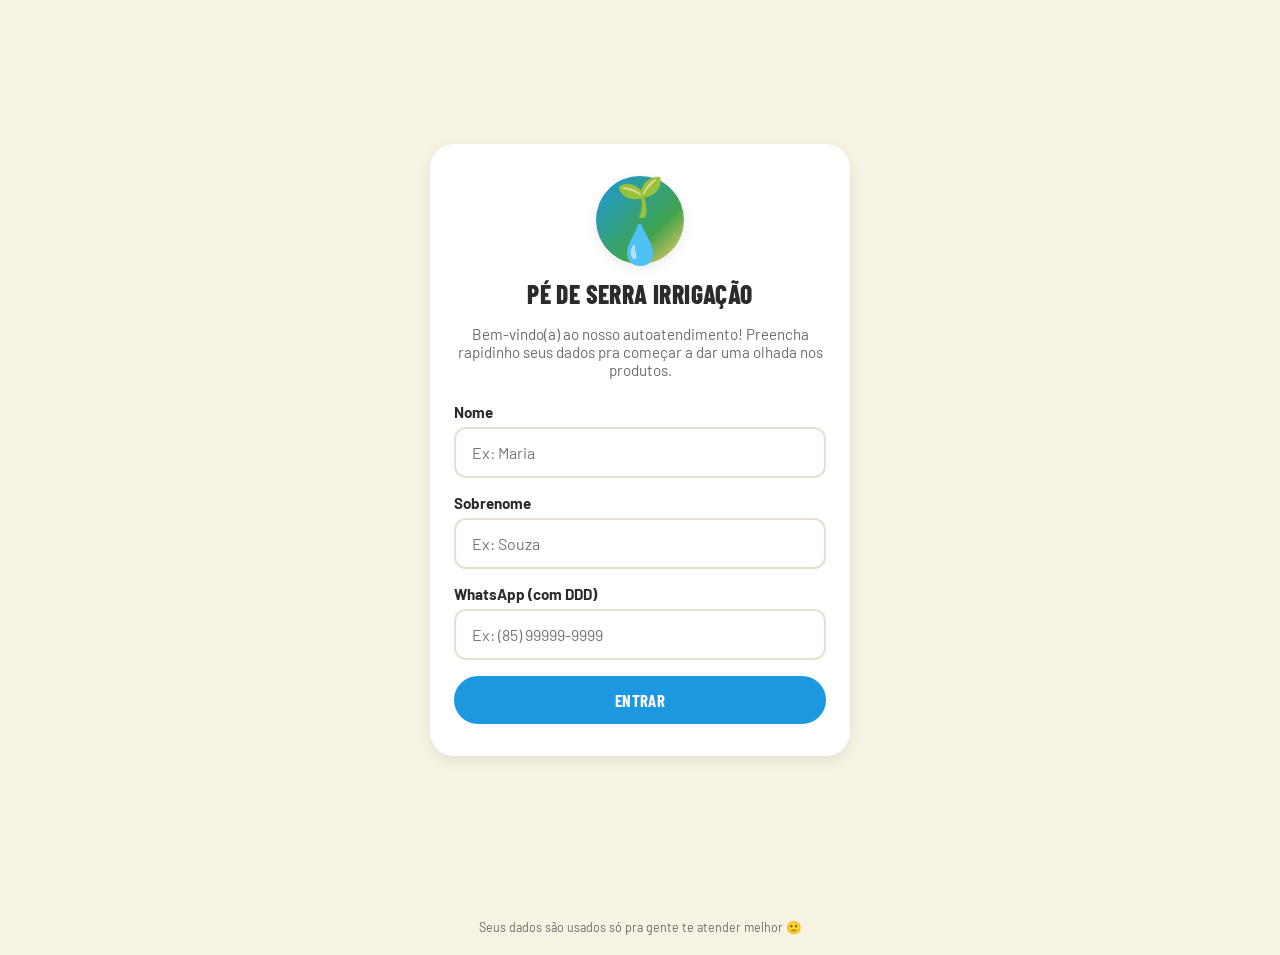
==== index.html @ 9f9a2df0 "Initial commit" ====
<!DOCTYPE html>
<html lang="pt-BR">
<head>
<meta charset="UTF-8">
<meta name="viewport" content="width=device-width, initial-scale=1.0">
<title>Pé de Serra Irrigação - Autoatendimento</title>
<link rel="stylesheet" href="css/style.css">
</head>
<body>

<div class="tela-boas-vindas">
  <div class="caixa-cadastro">
    <div class="icone-topo">🌱💧</div>
    <h1>Pé de Serra Irrigação</h1>
    <p class="legenda">Bem-vindo(a) ao nosso autoatendimento! Preencha rapidinho seus dados pra começar a dar uma olhada nos produtos.</p>

    <form id="form-cadastro" novalidate>
      <div class="campo">
        <label for="nome">Nome</label>
        <input type="text" id="nome" name="nome" placeholder="Ex: Maria" autocomplete="given-name">
        <span class="erro-texto">Digite seu nome</span>
      </div>

      <div class="campo">
        <label for="sobrenome">Sobrenome</label>
        <input type="text" id="sobrenome" name="sobrenome" placeholder="Ex: Souza" autocomplete="family-name">
        <span class="erro-texto">Digite seu sobrenome</span>
      </div>

      <div class="campo">
        <label for="whatsapp">WhatsApp (com DDD)</label>
        <input type="tel" id="whatsapp" name="whatsapp" placeholder="Ex: (85) 99999-9999" inputmode="numeric" autocomplete="tel">
        <span class="erro-texto">Digite um WhatsApp válido, com DDD</span>
      </div>

      <button type="submit" class="botao botao-primario botao-bloco">Entrar</button>
    </form>
  </div>
</div>

<div class="rodape">Seus dados são usados só pra gente te atender melhor 🙂</div>

<script src="js/cadastro.js"></script>
</body>
</html>
---- css/style.css ----
/* ===========================================================
   Pé de Serra Irrigação - Autoatendimento
   Cores e fonte da marca
   =========================================================== */

@import url('https://fonts.googleapis.com/css2?family=Barlow:wght@400;500;600;700;800&family=Barlow+Condensed:wght@600;700;800&display=swap');

:root {
  /* Água / irrigação */
  --cor-primaria: #1B98E0;
  --cor-primaria-escura: #157bb8;
  /* Elétrica / ferragens */
  --cor-secundaria: #FFD166;
  --cor-secundaria-escura: #e6b849;
  /* Jardinagem */
  --cor-verde: #3FA34D;
  --cor-verde-escura: #2F7D3B;
  --cor-verde-clara: #eaf5ec;
  --cor-ambar-clara: #fff3d9;
  --cor-azul-clara: #e7f4fc;

  --cor-fundo: #F7F3E3;
  --cor-texto: #2b2b2b;
  --cor-texto-claro: #6b6b6b;
  --cor-branco: #ffffff;
  --cor-erro: #d64545;
  --cor-sucesso: #2F7D3B;
  --sombra: 0 4px 14px rgba(0, 0, 0, 0.08);
  --raio: 16px;
}

* {
  box-sizing: border-box;
}

html, body {
  margin: 0;
  padding: 0;
}

body {
  font-family: 'Barlow', system-ui, -apple-system, sans-serif;
  background-color: var(--cor-fundo);
  color: var(--cor-texto);
  min-height: 100vh;
  display: flex;
  flex-direction: column;
}

h1, h2, h3 {
  font-weight: 800;
  letter-spacing: 0.2px;
}

a {
  color: inherit;
  text-decoration: none;
}

img {
  max-width: 100%;
}

.container {
  width: 100%;
  max-width: 720px;
  margin: 0 auto;
  padding: 20px;
  flex: 1;
}

/* ---------- Cabeçalho ---------- */
.topo {
  background: linear-gradient(120deg, var(--cor-primaria) 0%, var(--cor-verde) 100%);
  color: var(--cor-branco);
  padding: 18px 20px;
  display: flex;
  align-items: center;
  gap: 12px;
  box-shadow: var(--sombra);
  position: sticky;
  top: 0;
  z-index: 50;
}

.topo .voltar {
  font-size: 1.4rem;
  line-height: 1;
  padding: 4px 8px;
  border-radius: 8px;
}

.topo .voltar:active {
  background: rgba(255, 255, 255, 0.2);
}

.topo h1 {
  font-family: 'Barlow Condensed', 'Barlow', sans-serif;
  font-size: 1.3rem;
  margin: 0;
  font-weight: 800;
  letter-spacing: 0.4px;
  text-transform: uppercase;
  flex: 1;
}

.topo .subtitulo {
  font-size: 0.75rem;
  opacity: 0.9;
  display: block;
  font-weight: 400;
}

.logo-emoji {
  font-size: 1.6rem;
}

/* ---------- Botões ---------- */
.botao {
  display: inline-flex;
  align-items: center;
  justify-content: center;
  gap: 8px;
  font-family: 'Barlow Condensed', 'Barlow', sans-serif;
  font-size: 1.05rem;
  font-weight: 700;
  letter-spacing: 0.3px;
  text-transform: uppercase;
  padding: 14px 20px;
  border-radius: 999px;
  border: none;
  cursor: pointer;
  text-align: center;
  transition: transform 0.08s ease, opacity 0.15s ease;
}

.botao:active {
  transform: scale(0.97);
}

.botao-primario {
  background-color: var(--cor-primaria);
  color: var(--cor-branco);
}

.botao-primario:hover {
  background-color: var(--cor-primaria-escura);
}

.botao-secundario {
  background-color: var(--cor-secundaria);
  color: #4a3800;
}

.botao-secundario:hover {
  background-color: var(--cor-secundaria-escura);
}

.botao-whatsapp {
  background-color: #25D366;
  color: var(--cor-branco);
}

.botao-fantasma {
  background: transparent;
  border: 2px solid var(--cor-primaria);
  color: var(--cor-primaria);
}

.botao-bloco {
  width: 100%;
  display: flex;
}

.botao:disabled {
  opacity: 0.5;
  cursor: not-allowed;
}

/* ---------- Cartões ---------- */
.cartao {
  background: var(--cor-branco);
  border-radius: var(--raio);
  box-shadow: var(--sombra);
  padding: 20px;
  margin-bottom: 16px;
}

/* ---------- Formulários ---------- */
.campo {
  margin-bottom: 16px;
}

.campo label {
  display: block;
  font-weight: 700;
  margin-bottom: 6px;
  font-size: 0.95rem;
}

.campo input,
.campo select {
  width: 100%;
  padding: 14px 16px;
  border-radius: 12px;
  border: 2px solid #e6e0cc;
  font-family: inherit;
  font-size: 1rem;
  background: var(--cor-branco);
}

.campo input:focus,
.campo select:focus {
  outline: none;
  border-color: var(--cor-primaria);
}

.campo .erro-texto {
  color: var(--cor-erro);
  font-size: 0.85rem;
  margin-top: 4px;
  display: none;
}

.campo.invalido input {
  border-color: var(--cor-erro);
}

.campo.invalido .erro-texto {
  display: block;
}

/* ---------- Tela de cadastro ---------- */
.tela-boas-vindas {
  min-height: 100vh;
  display: flex;
  align-items: center;
  justify-content: center;
  padding: 24px;
}

.caixa-cadastro {
  background: var(--cor-branco);
  border-radius: 24px;
  box-shadow: var(--sombra);
  padding: 32px 24px;
  max-width: 420px;
  width: 100%;
  text-align: center;
}

.caixa-cadastro .icone-topo {
  width: 88px;
  height: 88px;
  margin: 0 auto 14px;
  border-radius: 50%;
  background: linear-gradient(135deg, var(--cor-primaria) 0%, var(--cor-verde) 65%, var(--cor-secundaria) 100%);
  display: flex;
  align-items: center;
  justify-content: center;
  font-size: 2.4rem;
  box-shadow: var(--sombra);
}

.caixa-cadastro h1 {
  font-family: 'Barlow Condensed', 'Barlow', sans-serif;
  font-size: 1.6rem;
  text-transform: uppercase;
  letter-spacing: 0.4px;
  margin: 0 0 4px;
}

.caixa-cadastro p.legenda {
  color: var(--cor-texto-claro);
  margin-bottom: 24px;
  font-size: 0.95rem;
}

.caixa-cadastro form {
  text-align: left;
}

/* ---------- Menu principal ---------- */
.saudacao {
  margin: 8px 0 20px;
}

.saudacao h2 {
  margin: 0 0 4px;
  font-size: 1.3rem;
}

.saudacao p {
  margin: 0;
  color: var(--cor-texto-claro);
}

.grade-menu {
  display: grid;
  grid-template-columns: 1fr 1fr;
  gap: 14px;
}

.cartao-menu {
  background: var(--cor-branco);
  border-radius: var(--raio);
  box-shadow: var(--sombra);
  padding: 22px 14px;
  text-align: center;
  display: flex;
  flex-direction: column;
  align-items: center;
  gap: 10px;
  min-height: 140px;
  justify-content: center;
}

.cartao-menu .icone {
  font-size: 2.2rem;
}

.cartao-menu span {
  font-family: 'Barlow Condensed', 'Barlow', sans-serif;
  font-weight: 700;
  letter-spacing: 0.2px;
  font-size: 1.02rem;
}

.cartao-menu:active {
  transform: scale(0.97);
}

.cartao-menu.destaque {
  background: var(--cor-primaria);
  color: var(--cor-branco);
}

.cartao-menu.destaque-verde {
  background: linear-gradient(120deg, var(--cor-primaria) 0%, var(--cor-verde) 100%);
  color: var(--cor-branco);
}

.cartao-menu.destaque-ambar {
  background: linear-gradient(120deg, var(--cor-primaria) 0%, var(--cor-secundaria-escura) 100%);
  color: var(--cor-branco);
}

.cartao-menu.cor-ambar {
  background: var(--cor-ambar-clara);
  border: 2px solid var(--cor-secundaria);
}

.cartao-menu.cor-ambar .icone {
  filter: none;
}

.cartao-menu.cor-verde {
  background: var(--cor-verde-clara);
  border: 2px solid var(--cor-verde);
}

.cartao-menu.cor-azul {
  background: var(--cor-azul-clara);
  border: 2px solid var(--cor-primaria);
}

.link-trocar {
  display: block;
  text-align: center;
  margin-top: 24px;
  color: var(--cor-texto-claro);
  font-size: 0.9rem;
  text-decoration: underline;
}

/* ---------- Abas do catálogo ---------- */
.abas {
  display: flex;
  gap: 8px;
  overflow-x: auto;
  padding: 4px 0 12px;
  margin-bottom: 12px;
  -webkit-overflow-scrolling: touch;
}

.abas::-webkit-scrollbar {
  height: 4px;
}

.aba-botao {
  flex: 0 0 auto;
  padding: 10px 16px;
  border-radius: 999px;
  border: 2px solid var(--cor-primaria);
  background: var(--cor-branco);
  color: var(--cor-primaria);
  font-family: 'Barlow Condensed', 'Barlow', sans-serif;
  font-weight: 700;
  letter-spacing: 0.3px;
  text-transform: uppercase;
  font-size: 0.9rem;
  cursor: pointer;
  white-space: nowrap;
}

.aba-botao.ativa {
  background: var(--cor-primaria);
  color: var(--cor-branco);
}

/* ---------- Cardápio de produtos ---------- */
.lista-produtos {
  display: flex;
  flex-direction: column;
  gap: 12px;
  padding-bottom: 100px;
}

.item-produto {
  background: var(--cor-branco);
  border-radius: var(--raio);
  box-shadow: var(--sombra);
  padding: 16px;
  display: flex;
  justify-content: space-between;
  align-items: center;
  gap: 12px;
}

.item-produto .info h3 {
  margin: 0 0 4px;
  font-size: 1rem;
}

.item-produto .info .preco {
  color: var(--cor-primaria-escura);
  font-weight: 700;
  font-size: 1rem;
}

.item-produto .info .unidade {
  color: var(--cor-texto-claro);
  font-size: 0.8rem;
}

.seletor-qtd {
  display: flex;
  align-items: center;
  gap: 8px;
  flex-shrink: 0;
}

.seletor-qtd button {
  width: 34px;
  height: 34px;
  border-radius: 50%;
  border: none;
  background: var(--cor-fundo);
  font-size: 1.2rem;
  font-weight: 700;
  color: var(--cor-primaria);
  cursor: pointer;
}

.seletor-qtd button.adicionar {
  background: var(--cor-secundaria);
  color: #4a3800;
}

.seletor-qtd .qtd {
  min-width: 22px;
  text-align: center;
  font-weight: 700;
}

/* ---------- Carrinho flutuante ---------- */
.barra-carrinho {
  position: fixed;
  bottom: 16px;
  left: 16px;
  right: 16px;
  max-width: 688px;
  margin: 0 auto;
  background: var(--cor-primaria);
  color: var(--cor-branco);
  border-radius: 999px;
  padding: 14px 20px;
  display: none;
  align-items: center;
  justify-content: space-between;
  box-shadow: 0 8px 20px rgba(0,0,0,0.25);
  cursor: pointer;
  z-index: 60;
  font-weight: 700;
}

.barra-carrinho.visivel {
  display: flex;
}

.painel-carrinho {
  position: fixed;
  inset: 0;
  background: rgba(0,0,0,0.4);
  z-index: 100;
  display: none;
  align-items: flex-end;
  justify-content: center;
}

.painel-carrinho.aberto {
  display: flex;
}

.painel-carrinho-conteudo {
  background: var(--cor-fundo);
  width: 100%;
  max-width: 720px;
  max-height: 85vh;
  border-radius: 24px 24px 0 0;
  padding: 20px;
  overflow-y: auto;
}

.painel-carrinho-conteudo h2 {
  margin-top: 0;
}

.linha-carrinho {
  display: flex;
  justify-content: space-between;
  align-items: center;
  background: var(--cor-branco);
  border-radius: 12px;
  padding: 12px 14px;
  margin-bottom: 10px;
}

.linha-carrinho .nome {
  font-weight: 700;
  font-size: 0.95rem;
}

.linha-carrinho .detalhe {
  color: var(--cor-texto-claro);
  font-size: 0.82rem;
}

.linha-carrinho .remover {
  background: none;
  border: none;
  color: var(--cor-erro);
  font-size: 1.3rem;
  cursor: pointer;
}

.lista-itens-perifericos {
  list-style: none;
  margin: 0;
  padding: 0;
  display: flex;
  flex-direction: column;
  gap: 8px;
}

.lista-itens-perifericos li {
  background: var(--cor-fundo);
  border-radius: 10px;
  padding: 10px 12px;
  font-size: 0.9rem;
}

.lista-itens-perifericos .unidade {
  color: var(--cor-texto-claro);
  font-size: 0.78rem;
}

.linha-resultado {
  display: flex;
  justify-content: space-between;
  align-items: center;
  gap: 12px;
  padding: 10px 0;
  border-bottom: 1px dashed #e6e0cc;
  font-size: 0.92rem;
}

.linha-resultado:last-of-type {
  border-bottom: none;
}

.linha-resultado span {
  color: var(--cor-texto-claro);
}

.linha-resultado strong {
  text-align: right;
}

.total-carrinho {
  display: flex;
  justify-content: space-between;
  font-size: 1.15rem;
  font-weight: 800;
  margin: 16px 0;
  padding-top: 12px;
  border-top: 2px dashed #d9d2b8;
}

.carrinho-vazio {
  text-align: center;
  color: var(--cor-texto-claro);
  padding: 30px 0;
}

/* ---------- Tela de sucesso ---------- */
.tela-sucesso {
  text-align: center;
  padding: 20px 0;
}

.tela-sucesso .icone {
  font-size: 3.5rem;
  margin-bottom: 10px;
}

.tela-sucesso .numero-pedido {
  font-size: 1.1rem;
  font-weight: 800;
  color: var(--cor-primaria-escura);
  margin: 6px 0 20px;
}

.acoes-sucesso {
  display: flex;
  flex-direction: column;
  gap: 12px;
  margin-top: 16px;
}

/* ---------- Página de vendedor ---------- */
.cartao-vendedor {
  text-align: center;
  padding: 32px 20px;
}

.avatar-vendedor {
  width: 96px;
  height: 96px;
  border-radius: 50%;
  background: var(--cor-secundaria);
  display: flex;
  align-items: center;
  justify-content: center;
  font-size: 2.4rem;
  margin: 0 auto 14px;
}

.avatar-vendedor.avatar-verde {
  background: var(--cor-verde);
}

.cartao-vendedor h2 {
  margin: 0 0 4px;
}

.cartao-vendedor .cargo {
  color: var(--cor-texto-claro);
  margin-bottom: 20px;
}

/* ---------- Manuais ---------- */
.item-manual {
  display: flex;
  align-items: center;
  gap: 14px;
  background: var(--cor-branco);
  border-radius: var(--raio);
  box-shadow: var(--sombra);
  padding: 16px;
  margin-bottom: 12px;
}

.item-manual .icone-pdf {
  font-size: 1.8rem;
  flex-shrink: 0;
}

.item-manual .texto {
  flex: 1;
}

.item-manual .texto h3 {
  margin: 0 0 2px;
  font-size: 0.95rem;
}

.item-manual .texto p {
  margin: 0;
  font-size: 0.8rem;
  color: var(--cor-texto-claro);
}

.item-manual .botao {
  padding: 10px 16px;
  font-size: 0.85rem;
  flex-shrink: 0;
}

.aviso {
  background: #fff6df;
  border: 2px dashed var(--cor-secundaria-escura);
  border-radius: 12px;
  padding: 12px 14px;
  font-size: 0.85rem;
  color: #6b5300;
  margin-bottom: 16px;
}

/* ---------- Rodapé ---------- */
.rodape {
  text-align: center;
  padding: 20px;
  font-size: 0.78rem;
  color: var(--cor-texto-claro);
}

@media (min-width: 600px) {
  .grade-menu {
    grid-template-columns: repeat(4, 1fr);
  }
}
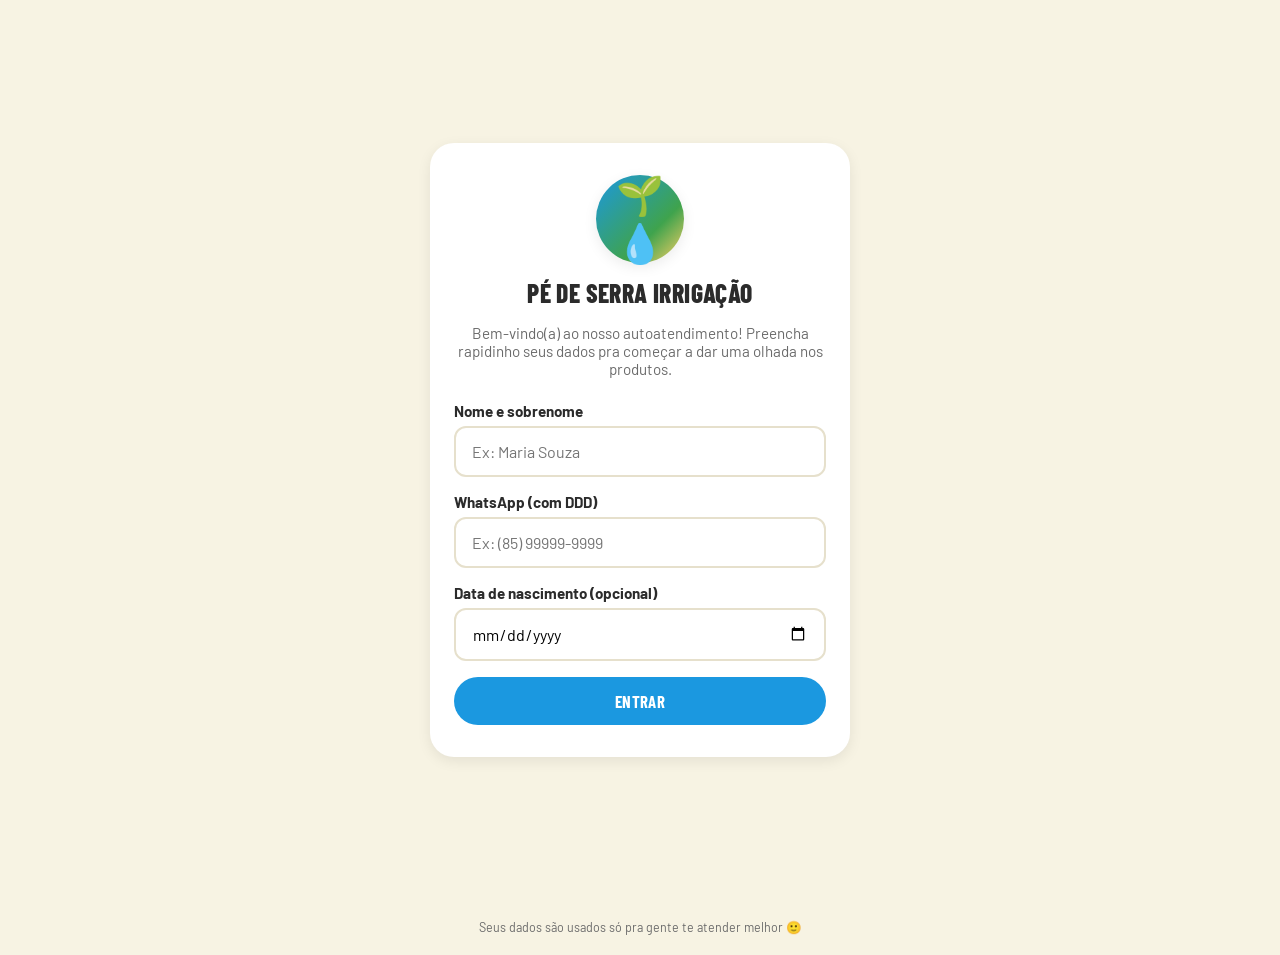
==== commit f0c82689: "Update index.html" ====
--- a/index.html
+++ b/index.html
@@ -16,21 +16,20 @@
 
     <form id="form-cadastro" novalidate>
       <div class="campo">
-        <label for="nome">Nome</label>
-        <input type="text" id="nome" name="nome" placeholder="Ex: Maria" autocomplete="given-name">
-        <span class="erro-texto">Digite seu nome</span>
-      </div>
-
-      <div class="campo">
-        <label for="sobrenome">Sobrenome</label>
-        <input type="text" id="sobrenome" name="sobrenome" placeholder="Ex: Souza" autocomplete="family-name">
-        <span class="erro-texto">Digite seu sobrenome</span>
+        <label for="nome">Nome e sobrenome</label>
+        <input type="text" id="nome" name="nome" placeholder="Ex: Maria Souza" autocomplete="name">
+        <span class="erro-texto">Digite seu nome e sobrenome</span>
       </div>
 
       <div class="campo">
         <label for="whatsapp">WhatsApp (com DDD)</label>
         <input type="tel" id="whatsapp" name="whatsapp" placeholder="Ex: (85) 99999-9999" inputmode="numeric" autocomplete="tel">
         <span class="erro-texto">Digite um WhatsApp válido, com DDD</span>
+      </div>
+
+      <div class="campo">
+        <label for="nascimento">Data de nascimento (opcional)</label>
+        <input type="date" id="nascimento" name="nascimento" autocomplete="bday">
       </div>
 
       <button type="submit" class="botao botao-primario botao-bloco">Entrar</button>
--- a/css/style.css
+++ b/css/style.css
@@ -373,6 +373,80 @@
   text-decoration: underline;
 }
 
+/* ---------- Busca do catálogo ---------- */
+.barra-busca {
+  margin-bottom: 12px;
+}
+
+.barra-busca input {
+  width: 100%;
+  padding: 14px 16px;
+  border-radius: 12px;
+  border: 2px solid #e6e0cc;
+  font-family: inherit;
+  font-size: 1rem;
+  background: var(--cor-branco);
+}
+
+.barra-busca input:focus {
+  outline: none;
+  border-color: var(--cor-primaria);
+}
+
+.resultado-busca-info {
+  color: var(--cor-texto-claro);
+  font-size: 0.85rem;
+  margin: 0 0 4px;
+}
+
+/* ---------- Produto não encontrado ---------- */
+.produto-nao-encontrado {
+  background: var(--cor-branco);
+  border: 2px dashed #e6e0cc;
+  border-radius: var(--raio);
+  padding: 16px;
+  margin-top: 8px;
+  margin-bottom: 100px;
+  text-align: center;
+}
+
+.produto-nao-encontrado h3 {
+  margin: 0 0 4px;
+  font-size: 1rem;
+}
+
+.produto-nao-encontrado p {
+  margin: 0 0 12px;
+  color: var(--cor-texto-claro);
+  font-size: 0.85rem;
+}
+
+.form-produto-manual {
+  display: flex;
+  gap: 8px;
+}
+
+.form-produto-manual input {
+  flex: 1;
+  padding: 12px 14px;
+  border-radius: 12px;
+  border: 2px solid #e6e0cc;
+  font-family: inherit;
+  font-size: 0.95rem;
+  background: var(--cor-fundo);
+}
+
+.form-produto-manual input:focus {
+  outline: none;
+  border-color: var(--cor-primaria);
+}
+
+.form-produto-manual .botao {
+  padding: 12px 18px;
+  font-size: 0.9rem;
+  flex-shrink: 0;
+}
+
 /* ---------- Abas do catálogo ---------- */
 .abas {
   display: flex;
